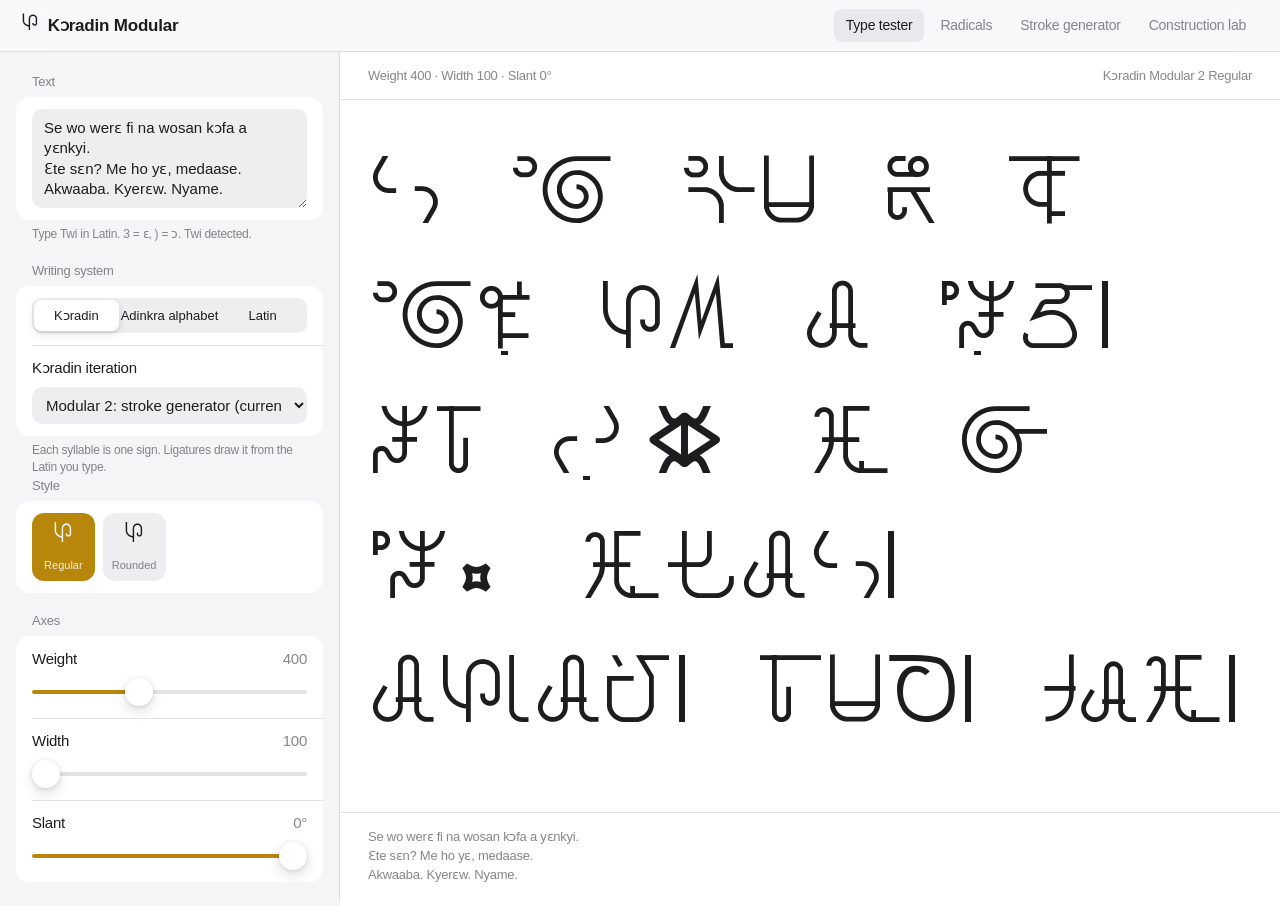
==== index.html @ 8adfac9c "Construction lab edits every glyph (locked radicals + modifiers), in-browser font export to the type" ====
<!doctype html>
<html lang="en">
<head>
<meta charset="utf-8">
<meta name="viewport" content="width=device-width, initial-scale=1, viewport-fit=cover">
<meta name="color-scheme" content="light dark">
<title>Kɔradin Modular</title>
<meta name="description" content="Type Twi in Latin and see it in Kɔradin, the Adinkra alphabet or Adinkra symbols, with live weight, width and slant.">
<link rel="stylesheet" href="apple.css">
<style>
@font-face{font-family:"KM2-Regular";src:url(fonts/KoradinModular2-VF.woff2) format("woff2");font-display:block}
@font-face{font-family:"KM2-Rounded";src:url(fonts/KoradinModular2-Rounded-VF.woff2) format("woff2");font-display:block}
@font-face{font-family:"KM1-Regular";src:url(fonts/KoradinModular-Regular-VF.woff2) format("woff2");font-display:block}
@font-face{font-family:"KM1-Rounded";src:url(fonts/KoradinModular-Rounded-VF.woff2) format("woff2");font-display:block}
@font-face{font-family:"KM1-Serif";src:url(fonts/KoradinModular-Serif-VF.woff2) format("woff2");font-display:block}
@font-face{font-family:"KM1-Stencil";src:url(fonts/KoradinModular-Stencil-VF.woff2) format("woff2");font-display:block}
@font-face{font-family:"KDua";src:url(fonts/KoradinDua.woff2) format("woff2");font-display:block}
@font-face{font-family:"AAO";src:url(adinkra/fonts/AdinkraAlphabet.ttf) format("truetype");font-display:block}
.stage{min-height:calc(100vh - 52px);display:flex;flex-direction:column;background:var(--canvas);transition:background .3s,color .3s;color:var(--ink)}
.stage.inv{background:var(--ink);color:var(--canvas)}
.bar{display:flex;justify-content:space-between;align-items:center;gap:12px;padding:14px 28px;font-size:13px;color:var(--label2);border-bottom:.5px solid var(--sep)}
.stage.inv .bar{color:color-mix(in srgb,var(--canvas) 70%,transparent);border-color:color-mix(in srgb,var(--canvas) 20%,transparent)}
.sample{flex:1;padding:44px 28px;word-break:break-word;white-space:pre-wrap;font-feature-settings:"liga","calt";outline:none}
.latin{padding:14px 28px 22px;font-size:13px;color:var(--label2);white-space:pre-wrap;border-top:.5px solid var(--sep)}
.seg{width:100%}
#sys button{font-size:13px;padding:6px 2px}
.dl .btn{font-size:14px}
@media(max-width:900px){.stage{min-height:auto}.sample{padding:24px 16px;min-height:38vh}.bar{padding:10px 16px}.latin{padding:10px 16px 16px}.glyphs{grid-template-columns:repeat(auto-fill,minmax(60px,1fr))}.glyphs .gg{font-size:30px}}
select.sel{width:100%;border:0;border-radius:10px;background:var(--fill);color:var(--label);font:15px var(--font);padding:9px 10px}
.styles{display:grid;grid-template-columns:repeat(4,1fr);gap:8px}
.styles button{appearance:none;border:0;cursor:pointer;background:var(--fill);border-radius:12px;padding:10px 4px 8px;display:flex;flex-direction:column;align-items:center;gap:2px}
.styles .g{font-size:28px;line-height:1.05;height:32px;font-feature-settings:"liga","calt"}
.styles .t{font-size:11px;color:var(--label2)}
.styles button[aria-checked="true"]{background:var(--tint);color:var(--tint-ink)}
.styles button[aria-checked="true"] .t{color:var(--tint-ink);opacity:.85}
.dl{display:flex;flex-wrap:wrap;gap:8px}
.glyphs{display:grid;grid-template-columns:repeat(auto-fill,minmax(76px,1fr));gap:1px;background:var(--sep);border-top:.5px solid var(--sep)}
.glyphs div{background:var(--canvas);text-align:center;padding:10px 2px 6px}
.stage.inv .glyphs div{background:var(--ink)}
.glyphs .gg{font-size:38px;line-height:1.15;font-feature-settings:"liga","calt"}
.glyphs .gl{font-size:10px;color:var(--label2)}
.row.dis{opacity:.35;pointer-events:none}
</style>
</head>
<body>
<nav class="nav">
  <a class="brand" href="index.html"><span class="k" aria-hidden="true">kɔ</span><span class="bt">Kɔradin Modular</span></a>
  <div class="tabs"><a href="index.html" aria-current="page">Type tester</a><a href="radicals.html">Radicals</a><a href="generator.html">Stroke generator</a><a href="lab.html">Construction lab</a></div>
</nav>
<div class="shell">
  <aside class="side" aria-label="Controls">
    <p class="h-sec">Text</p>
    <div class="group"><div class="row col">
      <textarea id="txt" rows="4" spellcheck="false" aria-label="Text in Latin">Se wo werɛ fi na wosan kɔfa a yɛnkyi.
Ɛte sɛn? Me ho yɛ, medaase.
Akwaaba. Kyerɛw. Nyame.</textarea>
    </div></div>
    <p class="note">Type Twi in Latin. 3 = ɛ, ) = ɔ. <span id="det"></span></p>

    <p class="h-sec">Writing system</p>
    <div class="group"><div class="row col">
      <div class="seg" id="sys" role="radiogroup" aria-label="Writing system"><span class="thumb"></span>
        <button data-v="kradin">Kɔradin</button><button data-v="aalpha">Adinkra alphabet</button><button data-v="latin">Latin</button></div>
    </div>
    <div class="row col" id="r-kver"><div class="line"><span class="lbl">Kɔradin iteration</span></div>
      <select class="sel" id="kver">
        <option value="km2">Modular 2: stroke generator (current)</option>
        <option value="km1">Modular 1: traced strokes</option>
        <option value="dua">Koradin Dua: the original</option>
        <optgroup label="Your exports" id="exports"></optgroup>
      </select>
      <div class="dl" id="expctl" hidden><button class="btn" id="delfont">Delete this font</button><span class="note" id="expinfo" style="padding:0"></span></div></div>
    
    </div>
    <p class="note" id="sysnote"></p>

    <div id="stylebox"><p class="h-sec">Style</p>
    <div class="group"><div class="row col"><div class="styles" id="styles" role="radiogroup" aria-label="Style"></div></div></div></div>

    <p class="h-sec">Axes</p>
    <div class="group">
      <div class="row col" id="r-wght"><div class="line"><span class="lbl">Weight</span><span class="val" id="o-wght">400</span></div><input id="wght" type="range" min="100" max="900" value="400" aria-label="Weight"></div>
      <div class="row col" id="r-wdth"><div class="line"><span class="lbl">Width</span><span class="val" id="o-wdth">100</span></div><input id="wdth" type="range" min="100" max="125" value="100" aria-label="Width"></div>
      <div class="row col" id="r-slnt"><div class="line"><span class="lbl">Slant</span><span class="val" id="o-slnt">0°</span></div><input id="slnt" type="range" min="-10" max="0" step="0.5" value="0" aria-label="Slant"></div>
    </div>

    <p class="h-sec">Layout</p>
    <div class="group">
      <div class="row col"><div class="line"><span class="lbl">Size</span><span class="val" id="o-size">96</span></div><input id="size" type="range" min="18" max="260" value="96" aria-label="Size"></div>
      <div class="row col"><div class="line"><span class="lbl">Leading</span><span class="val" id="o-lead">1.3</span></div><input id="lead" type="range" min="0.8" max="2.2" step="0.05" value="1.3" aria-label="Leading"></div>
      <div class="row"><span class="lbl">Dark canvas</span><label class="switch"><input type="checkbox" id="inv"><span></span></label></div>
      <div class="row"><span class="lbl">Latin line</span><label class="switch"><input type="checkbox" id="lat" checked><span></span></label></div>
      <div class="row"><span class="lbl">Glyph set</span><label class="switch"><input type="checkbox" id="grid"><span></span></label></div>
    </div>

    <p class="h-sec">Download</p>
    <div class="group"><div class="row col"><div class="dl" id="dl"></div></div></div>
    <p class="note">Kɔradin is a proposed script for the Asante Twi dialect of Akan. Modular 2 is drawn stroke by stroke in the generator; every sign shares one stroke width, cut flat where it meets the baseline or the top.</p>
  </aside>

  <main class="main">
    <section class="stage" id="stage" aria-label="Specimen">
      <div class="bar"><span id="axes"></span><span id="sty"></span></div>
      <div class="sample" id="sample" lang="tw"></div>
      <div class="latin" id="latin"></div>
      <div class="glyphs" id="glyphs" hidden></div>
    </section>
  </main>
</div>
<script src="twi.js"></script>
<script src="stroke.js"></script>
<script src="kr.js"></script>
<script src="vendor/opentype.min.js"></script>
<script>
const $=id=>document.getElementById(id);
const FONTS={
  km2:{name:"Kɔradin Modular 2",styles:["Regular","Rounded"],fam:s=>"KM2-"+s,axes:["wght","wdth","slnt"],dl:[["dl/KoradinModular2.zip","Modular 2 (variable + statics)"]]},
  km1:{name:"Kɔradin Modular 1",styles:["Regular","Rounded","Serif","Stencil"],fam:s=>"KM1-"+s,axes:["wght","wdth","slnt"],dl:[["dl/KoradinModular-All.zip","Modular 1 (all styles)"]]},
  dua:{name:"Koradin Dua",styles:[],fam:()=>"KDua",axes:[],dl:[]},
  aao:{name:"Adinkra Alphabet",styles:[],fam:()=>"AAO",axes:[],dl:[]},
  lat:{name:"Latin, Twi letters only",styles:[],fam:()=>"var(--font)",axes:[],dl:[]}};
const NOTE={kradin:"Each syllable is one sign. Ligatures draw it from the Latin you type.",
  aalpha:"One sign per letter (Adinkra Alphabet font). ɛ and ɔ use its E and O.",
  latin:"Only the 22 letters of the Twi alphabet; loan letters are respelled (c → k, j → gy, v → f, z → s)."};
const st={sys:"kradin",kver:"km2",style:"Regular",wght:400,wdth:100,slnt:0,size:96,lead:1.3};
try{Object.assign(st,JSON.parse(localStorage.getItem("tt")||"{}"))}catch(e){}
if(!["kradin","aalpha","latin"].includes(st.sys))st.sys="kradin";
if(matchMedia('(max-width:900px)').matches){st.size=Math.min(st.size,48)}
// exported fonts (built in the Construction lab), generated here at the current weight, width and slant
const isExp=k=>k&&k.startsWith("f");
function exportsList(){return KR.fonts()}
function fillExports(){const L=exportsList();$("exports").innerHTML=L.map(f=>`<option value="${f.id}">${f.name}${f.test?" (test)":""}</option>`).join("");$("exports").hidden=!L.length}
let built={key:"",fam:""},buildTimer=null;
async function ensureExport(){
  const f=exportsList().find(x=>x.id===st.kver); if(!f){st.kver="km2";return null}
  const W=22+(st.wght-100)/800*76, key=[f.id,W.toFixed(1),st.wdth,st.slnt].join("|");
  if(built.key===key)return built.fam;
  const fam="KX-"+f.id+"-"+(++built.n||(built.n=1));
  await KR.fontFace(f.glyphs,W,st.wdth,st.slnt,fam);
  built={key,fam,n:built.n}; return fam;
}
const fontKey=()=>st.sys==="kradin"?st.kver:st.sys==="aalpha"?"aao":"lat";
function convert(raw){
  if(st.sys==="kradin")return isExp(st.kver)?KR.shape(raw):TwiScript.toKradin(raw);
  if(st.sys==="aalpha")return TwiScript.toAdinkra(raw);
  return TwiScript.twiLatin(raw);
}
function segThumb(el){const b=el.querySelector('[aria-checked="true"]'),t=el.querySelector(".thumb");if(b&&t){t.style.width=b.offsetWidth+"px";t.style.transform=`translateX(${b.offsetLeft-2}px)`}}
document.querySelectorAll("#sys button").forEach(b=>{b.setAttribute("role","radio");b.onclick=()=>{st.sys=b.dataset.v;render()}});
$("kver").onchange=e=>{st.kver=e.target.value;st.style="Regular";render()};
$("delfont").onclick=()=>{const f=exportsList().find(x=>x.id===st.kver);if(f&&confirm(`Delete "${f.name}"? This can't be undone.`)){KR.deleteFont(f.id);st.kver="km2";fillExports();render()}};
const ON=["","p","b","t","d","k","g","kp","gb","ky","gy","f","s","h","hy","m","n","ny","w","y","r","l","tw","dw","hw"],VW=["a","e","ɛ","i","o","ɔ","u"];
const TWI=["a","b","d","e","ɛ","f","g","h","i","k","l","m","n","o","ɔ","p","r","s","t","u","w","y"];
function glyphSet(){
  const items=st.sys==="kradin"?ON.flatMap(o=>VW.map(v=>o+v)):TWI;
  $("glyphs").innerHTML=items.map(t=>`<div><div class="gg">${convert(t)}</div><div class="gl">${t}</div></div>`).join("");
}
async function render(){
  const exp=st.sys==="kradin"&&isExp(st.kver);
  const F=exp?{name:(exportsList().find(x=>x.id===st.kver)||{}).name||"Export",styles:[],axes:["wght","wdth","slnt"],dl:[]}:FONTS[fontKey()];
  if(!F.styles.includes(st.style))st.style=F.styles[0]||"";
  let fam=exp?null:F.fam(st.style);
  if(exp){await KR.fontmap();fam=await ensureExport()||F.fam}
  const raw=$("txt").value,conv=convert(raw),s=$("sample");
  s.textContent=conv; $("latin").textContent=TwiScript.twiLatin(raw);
  const fv=!exp&&F.axes.length?F.axes.map(a=>`"${a}" ${st[a]}`).join(", "):"normal";
  for(const el of [s,$("glyphs")]){el.style.fontFamily=fam.startsWith("var")?fam:`"${fam}", var(--font)`;el.style.fontVariationSettings=fv}
  s.style.fontSize=st.size+"px"; s.style.lineHeight=st.lead;
  document.querySelectorAll("#sys button").forEach(b=>b.setAttribute("aria-checked",b.dataset.v===st.sys)); segThumb($("sys"));
  $("r-kver").hidden=st.sys!=="kradin"; $("kver").value=st.kver;
  $("expctl").hidden=!exp;
  if(exp){const f=exportsList().find(x=>x.id===st.kver);$("expinfo").textContent=f?`Exported ${new Date(f.date).toLocaleString()}${f.test?" · test build":""}`:""}
  $("sysnote").textContent=NOTE[st.sys];
  $("stylebox").hidden=!F.styles.length;
  $("styles").innerHTML=F.styles.map(n=>`<button role="radio" aria-checked="${n===st.style}" data-v="${n}"><span class="g" style="font-family:'${F.fam(n)}'">kɔ</span><span class="t">${n}</span></button>`).join("");
  $("styles").querySelectorAll("button").forEach(b=>b.onclick=()=>{st.style=b.dataset.v;render()});
  for(const a of ["wght","wdth","slnt"]){$("r-"+a).classList.toggle("dis",!F.axes.includes(a))}
  $("axes").textContent=F.axes.length?`Weight ${st.wght} · Width ${st.wdth} · Slant ${st.slnt}°`:"Static font";
  $("sty").textContent=F.name+(F.styles.length?" "+st.style:"");
  $("dl").innerHTML=F.dl.map(([h,t],i)=>`<a class="btn${i?"":" fill"}" href="${h}" download>${t}</a>`).join("")+`<a class="btn" href="dl/twi-script-extension.zip" download>Browser extension</a>`;
  const d=TwiScript.detect(raw); $("det").textContent=d.n?(d.isTwi?"Twi detected.":"Not detected as Twi."):"";
  if(!$("glyphs").hidden)glyphSet();
  document.querySelectorAll("input[type=range]").forEach(el=>el.style.setProperty("--p",(el.value-el.min)/(el.max-el.min)*100+"%"));
  try{localStorage.setItem("tt",JSON.stringify(st))}catch(e){}
}
const later=()=>{clearTimeout(buildTimer);buildTimer=setTimeout(render,isExp(st.kver)&&st.sys==="kradin"?120:0)};
for(const k of ["wght","wdth","slnt","size","lead"]){$(k).value=st[k];$("o-"+k).textContent=k==="slnt"?st[k]+"°":st[k];
  $(k).addEventListener("input",e=>{st[k]=+e.target.value;$("o-"+k).textContent=k==="slnt"?st[k]+"°":st[k];later()})}
$("txt").addEventListener("input",later);
$("inv").onchange=e=>$("stage").classList.toggle("inv",e.target.checked);
$("lat").onchange=e=>$("latin").hidden=!e.target.checked;
$("grid").onchange=e=>{$("glyphs").hidden=!e.target.checked;render()};
addEventListener("resize",()=>segThumb($("sys")));
document.fonts.ready.then(()=>segThumb($("sys")));
KR.load().then(()=>{fillExports();
  if(location.hash==="#font=latest"){const L=exportsList();if(L.length){st.sys="kradin";st.kver=L[L.length-1].id}history.replaceState(null,"",location.pathname)}
  render()});
</script>
</body>
</html>
---- apple.css ----
@font-face{font-family:"KM2";src:url(fonts/KoradinModular2-VF.woff2) format("woff2");font-display:block}
:root{
  --bg:#f5f5f7; --bg2:#ffffff; --card:#ffffff; --label:#1d1d1f; --label2:rgba(60,60,67,.62); --label3:rgba(60,60,67,.32);
  --sep:rgba(60,60,67,.14); --fill:rgba(118,118,128,.12); --fill2:rgba(118,118,128,.2);
  --tint:#b8860b; --tint-ink:#fff; --thumb:#fff; --thumb-shadow:0 3px 8px rgba(0,0,0,.12),0 3px 1px rgba(0,0,0,.04);
  --glass:rgba(250,250,252,.72); --canvas:#ffffff; --ink:#1d1d1f;
  --r-card:14px; --r-ctl:9px; --ease:cubic-bezier(.32,.72,0,1);
  --font:-apple-system,BlinkMacSystemFont,"SF Pro Text","Segoe UI Variable Text","Segoe UI",Roboto,"Helvetica Neue",sans-serif;
  --display:-apple-system,BlinkMacSystemFont,"SF Pro Display","Segoe UI Variable Display","Segoe UI",Roboto,sans-serif;
}
@media (prefers-color-scheme:dark){
  :root{--bg:#000;--bg2:#0b0b0c;--card:#1c1c1e;--label:#f5f5f7;--label2:rgba(235,235,245,.6);--label3:rgba(235,235,245,.3);
    --sep:rgba(84,84,88,.55);--fill:rgba(118,118,128,.24);--fill2:rgba(118,118,128,.34);--tint:#f2b53a;--tint-ink:#1c1c1e;
    --thumb:#636366;--thumb-shadow:0 3px 8px rgba(0,0,0,.35);--glass:rgba(22,22,24,.72);--canvas:#0b0b0c;--ink:#f5f5f7}
}
*{box-sizing:border-box;margin:0}
html,body{background:var(--bg);color:var(--label);font:15px/1.47 var(--font);-webkit-font-smoothing:antialiased;letter-spacing:-.24px}
a{color:var(--tint);text-decoration:none}
button{font:inherit;color:inherit}
:focus-visible{outline:3px solid color-mix(in srgb,var(--tint) 60%,transparent);outline-offset:2px;border-radius:6px}

/* nav */
.nav{position:sticky;top:0;z-index:20;height:52px;display:flex;align-items:center;gap:24px;padding:0 22px;
  background:var(--glass);-webkit-backdrop-filter:saturate(180%) blur(20px);backdrop-filter:saturate(180%) blur(20px);border-bottom:.5px solid var(--sep)}
.nav .brand{display:flex;align-items:center;gap:10px;font:600 17px/1 var(--display);color:var(--label);letter-spacing:-.2px}
.nav .brand .k{font-family:"KM2";font-variation-settings:"wght" 500;font-size:24px;font-weight:400;font-feature-settings:"liga","calt"}
.nav .tabs{display:flex;gap:4px;margin-left:auto}
.nav .tabs a{color:var(--label2);font-size:14px;padding:6px 12px;border-radius:8px;transition:color .2s,background .2s}
.nav .tabs a:hover{color:var(--label)}
.nav .tabs a[aria-current="page"]{color:var(--label);background:var(--fill)}

/* layout */
.shell{display:grid;grid-template-columns:340px 1fr;min-height:calc(100vh - 52px)}
.side{padding:20px 16px 28px;border-right:.5px solid var(--sep);background:var(--bg);overflow:auto;max-height:calc(100vh - 52px);position:sticky;top:52px}
.main{min-width:0}
.h-sec{font-size:13px;color:var(--label2);padding:0 16px 6px;margin-top:18px}
.h-sec:first-child{margin-top:0}
.group{background:var(--card);border-radius:var(--r-card);overflow:hidden}
.row{display:flex;align-items:center;justify-content:space-between;gap:12px;min-height:44px;padding:8px 16px;position:relative}
.row + .row::before{content:"";position:absolute;top:0;left:16px;right:0;height:.5px;background:var(--sep)}
.row.col{flex-direction:column;align-items:stretch;gap:8px;padding:12px 16px}
.lbl{font-size:15px}
.val{font-size:15px;color:var(--label2);font-variant-numeric:tabular-nums}
.line{display:flex;justify-content:space-between;align-items:baseline}
.note{font-size:12px;color:var(--label2);padding:6px 16px 0;line-height:1.4}

/* controls */
textarea,input[type=text],input[type=search]{width:100%;border:0;border-radius:10px;background:var(--fill);color:var(--label);font:15px/1.35 var(--font);padding:9px 12px;outline:none;resize:vertical}
textarea:focus,input[type=text]:focus,input[type=search]:focus{box-shadow:0 0 0 3px color-mix(in srgb,var(--tint) 40%,transparent)}
.seg{position:relative;display:grid;grid-auto-flow:column;grid-auto-columns:1fr;padding:2px;border-radius:var(--r-ctl);background:var(--fill)}
.seg .thumb{position:absolute;top:2px;bottom:2px;left:2px;border-radius:7px;background:var(--thumb);box-shadow:var(--thumb-shadow);transition:transform .32s var(--ease),width .32s var(--ease)}
.seg button{position:relative;z-index:1;appearance:none;border:0;background:none;cursor:pointer;font-size:13px;font-weight:500;padding:6px 6px;border-radius:7px;white-space:nowrap}
.switch{position:relative;display:inline-block;width:51px;height:31px;flex:none}
.switch input{position:absolute;inset:0;opacity:0;margin:0;cursor:pointer}
.switch span{position:absolute;inset:0;border-radius:31px;background:rgba(120,120,128,.32);transition:background .25s var(--ease);pointer-events:none}
.switch span::after{content:"";position:absolute;top:2px;left:2px;width:27px;height:27px;border-radius:50%;background:#fff;box-shadow:0 3px 8px rgba(0,0,0,.15),0 3px 1px rgba(0,0,0,.06);transition:transform .3s var(--ease)}
.switch input:checked + span{background:#34c759}
.switch input:checked + span::after{transform:translateX(20px)}
.switch input:focus-visible + span{outline:3px solid color-mix(in srgb,var(--tint) 60%,transparent);outline-offset:2px}
input[type=range]{-webkit-appearance:none;appearance:none;width:100%;height:28px;background:transparent;cursor:pointer;--p:50%}
input[type=range]::-webkit-slider-runnable-track{height:4px;border-radius:2px;background:linear-gradient(to right,var(--tint) var(--p),var(--fill2) var(--p))}
input[type=range]::-webkit-slider-thumb{-webkit-appearance:none;width:28px;height:28px;border-radius:50%;background:#fff;margin-top:-12px;box-shadow:0 .5px 4px rgba(0,0,0,.12),0 6px 13px rgba(0,0,0,.12)}
input[type=range]::-moz-range-track{height:4px;border-radius:2px;background:var(--fill2)}
input[type=range]::-moz-range-progress{height:4px;border-radius:2px;background:var(--tint)}
input[type=range]::-moz-range-thumb{width:28px;height:28px;border:0;border-radius:50%;background:#fff;box-shadow:0 6px 13px rgba(0,0,0,.12)}
.btn{appearance:none;border:0;cursor:pointer;background:var(--fill);color:var(--tint);font-size:15px;font-weight:500;padding:9px 16px;border-radius:980px;transition:background .2s;display:inline-flex;align-items:center;gap:6px}
.btn:hover{background:var(--fill2)}
.btn.fill{background:var(--tint);color:var(--tint-ink)}
.chip{display:inline-flex;align-items:center;gap:6px;font-size:12px;padding:3px 9px;border-radius:980px;background:var(--fill);color:var(--label)}
.chip i{width:8px;height:8px;border-radius:50%;display:inline-block}
[hidden]{display:none!important}
@media (max-width:900px){
  .shell{grid-template-columns:1fr}
  .side{position:relative;top:0;max-height:none;border-right:0;order:2;padding:16px 12px 28px}
  .main{order:1}
  .nav{gap:10px;padding:0 0 0 14px}
  .nav .tabs{overflow-x:auto;scrollbar-width:none;-webkit-overflow-scrolling:touch;padding-right:14px;mask-image:linear-gradient(to right,#000 85%,transparent)}
  .nav .tabs::-webkit-scrollbar{display:none}
  .nav .tabs a{white-space:nowrap;padding:8px 10px}
}
@media (max-width:600px){
  .nav .brand .bt{display:none}
  .row{min-height:48px}
  input[type=range]::-webkit-slider-thumb{width:30px;height:30px;margin-top:-13px}
}
@media (prefers-reduced-motion:reduce){*{transition:none!important;animation:none!important}}
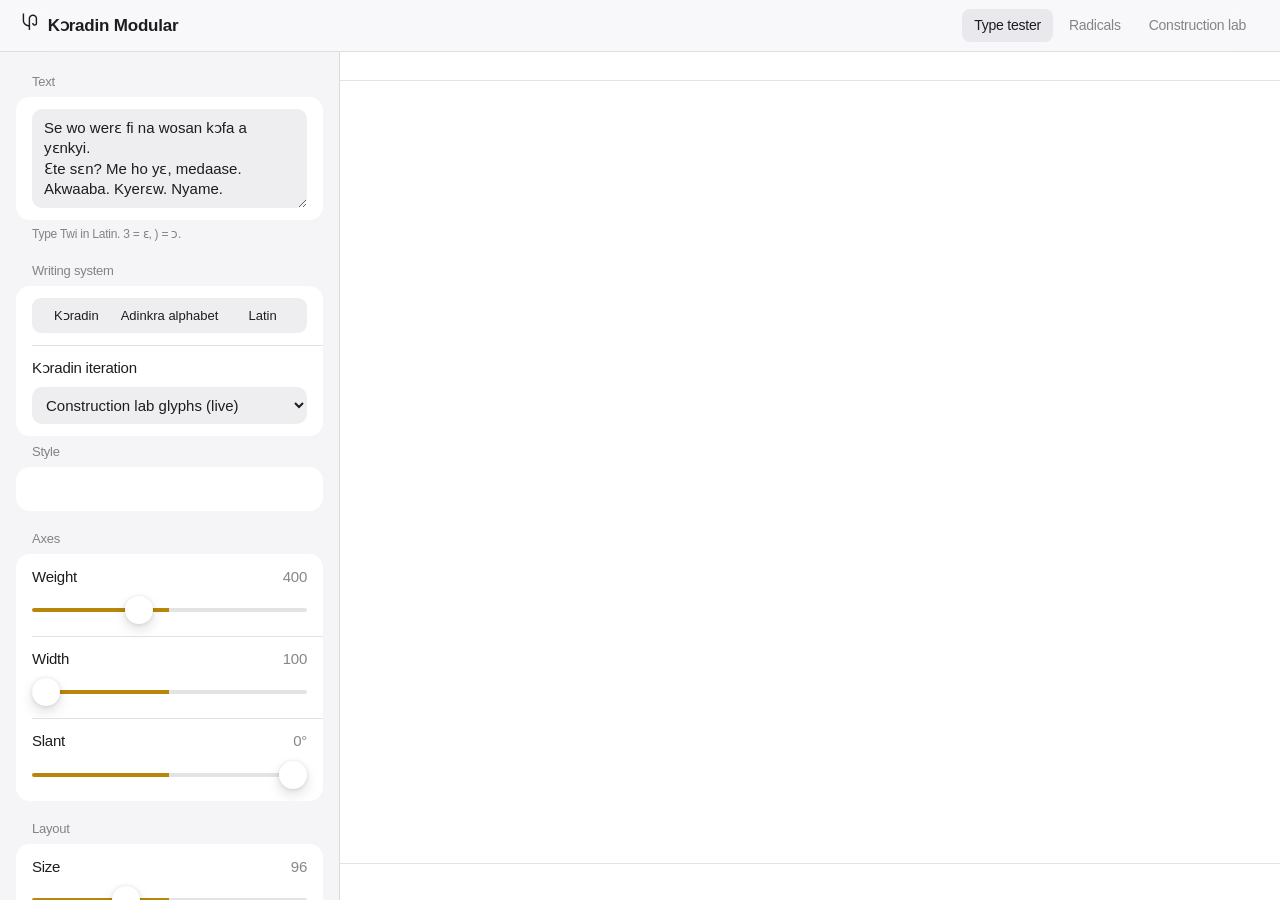
==== commit d06b11ec: "Lab: unlock glyphs, stroke extensions, delete glyphs, every glyph of the font (numbers, nasal marks," ====
--- a/index.html
+++ b/index.html
@@ -45,7 +45,7 @@
 <body>
 <nav class="nav">
   <a class="brand" href="index.html"><span class="k" aria-hidden="true">kɔ</span><span class="bt">Kɔradin Modular</span></a>
-  <div class="tabs"><a href="index.html" aria-current="page">Type tester</a><a href="radicals.html">Radicals</a><a href="generator.html">Stroke generator</a><a href="lab.html">Construction lab</a></div>
+  <div class="tabs"><a href="index.html" aria-current="page">Type tester</a><a href="radicals.html">Radicals</a><a href="lab.html">Construction lab</a></div>
 </nav>
 <div class="shell">
   <aside class="side" aria-label="Controls">
@@ -64,7 +64,8 @@
     </div>
     <div class="row col" id="r-kver"><div class="line"><span class="lbl">Kɔradin iteration</span></div>
       <select class="sel" id="kver">
-        <option value="km2">Modular 2: stroke generator (current)</option>
+        <option value="live">Construction lab glyphs (live)</option>
+        <option value="km2">Modular 2 (9 Oct build)</option>
         <option value="km1">Modular 1: traced strokes</option>
         <option value="dua">Koradin Dua: the original</option>
         <optgroup label="Your exports" id="exports"></optgroup>
@@ -95,7 +96,7 @@
 
     <p class="h-sec">Download</p>
     <div class="group"><div class="row col"><div class="dl" id="dl"></div></div></div>
-    <p class="note">Kɔradin is a proposed script for the Asante Twi dialect of Akan. Modular 2 is drawn stroke by stroke in the generator; every sign shares one stroke width, cut flat where it meets the baseline or the top.</p>
+    <p class="note">Kɔradin is a proposed script for the Asante Twi dialect of Akan. Modular 2 is drawn stroke by stroke in the Construction lab; every sign shares one stroke width, cut flat where it meets the baseline or the top.</p>
   </aside>
 
   <main class="main">
@@ -122,33 +123,36 @@
 const NOTE={kradin:"Each syllable is one sign. Ligatures draw it from the Latin you type.",
   aalpha:"One sign per letter (Adinkra Alphabet font). ɛ and ɔ use its E and O.",
   latin:"Only the 22 letters of the Twi alphabet; loan letters are respelled (c → k, j → gy, v → f, z → s)."};
-const st={sys:"kradin",kver:"km2",style:"Regular",wght:400,wdth:100,slnt:0,size:96,lead:1.3};
+const st={sys:"kradin",kver:"live",style:"Regular",wght:400,wdth:100,slnt:0,size:96,lead:1.3};
 try{Object.assign(st,JSON.parse(localStorage.getItem("tt")||"{}"))}catch(e){}
 if(!["kradin","aalpha","latin"].includes(st.sys))st.sys="kradin";
 if(matchMedia('(max-width:900px)').matches){st.size=Math.min(st.size,48)}
 // exported fonts (built in the Construction lab), generated here at the current weight, width and slant
 const isExp=k=>k&&k.startsWith("f");
+const isGen=k=>k==="live"||isExp(k);
 function exportsList(){return KR.fonts()}
 function fillExports(){const L=exportsList();$("exports").innerHTML=L.map(f=>`<option value="${f.id}">${f.name}${f.test?" (test)":""}</option>`).join("");$("exports").hidden=!L.length}
 let built={key:"",fam:""},buildTimer=null;
+let snapCache=null;
+function snapFor(k){if(k==="live"){return snapCache||(snapCache=KR.snapshot())}const f=exportsList().find(x=>x.id===k);return f?f.glyphs:null}
 async function ensureExport(){
-  const f=exportsList().find(x=>x.id===st.kver); if(!f){st.kver="km2";return null}
-  const W=22+(st.wght-100)/800*76, key=[f.id,W.toFixed(1),st.wdth,st.slnt].join("|");
+  const g=snapFor(st.kver); if(!g){st.kver="live";return ensureExport()}
+  const W=22+(st.wght-100)/800*76, key=[st.kver,W.toFixed(1),st.wdth,st.slnt,st.style].join("|");
   if(built.key===key)return built.fam;
-  const fam="KX-"+f.id+"-"+(++built.n||(built.n=1));
-  await KR.fontFace(f.glyphs,W,st.wdth,st.slnt,fam);
+  const fam="KX-"+st.kver+"-"+(++built.n||(built.n=1));
+  await KR.fontFace(g,W,st.wdth,st.slnt,fam,st.style==="Tapered"?"tapered":"regular");
   built={key,fam,n:built.n}; return fam;
 }
 const fontKey=()=>st.sys==="kradin"?st.kver:st.sys==="aalpha"?"aao":"lat";
 function convert(raw){
-  if(st.sys==="kradin")return isExp(st.kver)?KR.shape(raw):TwiScript.toKradin(raw);
+  if(st.sys==="kradin")return isGen(st.kver)?KR.shape(raw,new Set(Object.keys(snapFor(st.kver)||{}))):TwiScript.toKradin(raw);
   if(st.sys==="aalpha")return TwiScript.toAdinkra(raw);
   return TwiScript.twiLatin(raw);
 }
 function segThumb(el){const b=el.querySelector('[aria-checked="true"]'),t=el.querySelector(".thumb");if(b&&t){t.style.width=b.offsetWidth+"px";t.style.transform=`translateX(${b.offsetLeft-2}px)`}}
 document.querySelectorAll("#sys button").forEach(b=>{b.setAttribute("role","radio");b.onclick=()=>{st.sys=b.dataset.v;render()}});
 $("kver").onchange=e=>{st.kver=e.target.value;st.style="Regular";render()};
-$("delfont").onclick=()=>{const f=exportsList().find(x=>x.id===st.kver);if(f&&confirm(`Delete "${f.name}"? This can't be undone.`)){KR.deleteFont(f.id);st.kver="km2";fillExports();render()}};
+$("delfont").onclick=()=>{const f=exportsList().find(x=>x.id===st.kver);if(f&&confirm(`Delete "${f.name}"? This can't be undone.`)){KR.deleteFont(f.id);st.kver="live";fillExports();render()}};
 const ON=["","p","b","t","d","k","g","kp","gb","ky","gy","f","s","h","hy","m","n","ny","w","y","r","l","tw","dw","hw"],VW=["a","e","ɛ","i","o","ɔ","u"];
 const TWI=["a","b","d","e","ɛ","f","g","h","i","k","l","m","n","o","ɔ","p","r","s","t","u","w","y"];
 function glyphSet(){
@@ -156,8 +160,8 @@
   $("glyphs").innerHTML=items.map(t=>`<div><div class="gg">${convert(t)}</div><div class="gl">${t}</div></div>`).join("");
 }
 async function render(){
-  const exp=st.sys==="kradin"&&isExp(st.kver);
-  const F=exp?{name:(exportsList().find(x=>x.id===st.kver)||{}).name||"Export",styles:[],axes:["wght","wdth","slnt"],dl:[]}:FONTS[fontKey()];
+  const exp=st.sys==="kradin"&&isGen(st.kver);
+  const F=exp?{name:st.kver==="live"?"Construction lab glyphs":(exportsList().find(x=>x.id===st.kver)||{}).name||"Export",styles:["Regular","Tapered"],gen:true,axes:["wght","wdth","slnt"],dl:[]}:FONTS[fontKey()];
   if(!F.styles.includes(st.style))st.style=F.styles[0]||"";
   let fam=exp?null:F.fam(st.style);
   if(exp){await KR.fontmap();fam=await ensureExport()||F.fam}
@@ -168,11 +172,11 @@
   s.style.fontSize=st.size+"px"; s.style.lineHeight=st.lead;
   document.querySelectorAll("#sys button").forEach(b=>b.setAttribute("aria-checked",b.dataset.v===st.sys)); segThumb($("sys"));
   $("r-kver").hidden=st.sys!=="kradin"; $("kver").value=st.kver;
-  $("expctl").hidden=!exp;
+  $("expctl").hidden=!(exp&&isExp(st.kver));
   if(exp){const f=exportsList().find(x=>x.id===st.kver);$("expinfo").textContent=f?`Exported ${new Date(f.date).toLocaleString()}${f.test?" · test build":""}`:""}
   $("sysnote").textContent=NOTE[st.sys];
   $("stylebox").hidden=!F.styles.length;
-  $("styles").innerHTML=F.styles.map(n=>`<button role="radio" aria-checked="${n===st.style}" data-v="${n}"><span class="g" style="font-family:'${F.fam(n)}'">kɔ</span><span class="t">${n}</span></button>`).join("");
+  $("styles").innerHTML=F.styles.map(n=>`<button role="radio" aria-checked="${n===st.style}" data-v="${n}"><span class="g" style="font-family:'${F.gen?"var(--font)":F.fam(n)}';${F.gen?"font-size:15px;line-height:32px":""}">${F.gen?(n==="Tapered"?"brush":"mono"):"kɔ"}</span><span class="t">${n}</span></button>`).join("");
   $("styles").querySelectorAll("button").forEach(b=>b.onclick=()=>{st.style=b.dataset.v;render()});
   for(const a of ["wght","wdth","slnt"]){$("r-"+a).classList.toggle("dis",!F.axes.includes(a))}
   $("axes").textContent=F.axes.length?`Weight ${st.wght} · Width ${st.wdth} · Slant ${st.slnt}°`:"Static font";
@@ -183,7 +187,7 @@
   document.querySelectorAll("input[type=range]").forEach(el=>el.style.setProperty("--p",(el.value-el.min)/(el.max-el.min)*100+"%"));
   try{localStorage.setItem("tt",JSON.stringify(st))}catch(e){}
 }
-const later=()=>{clearTimeout(buildTimer);buildTimer=setTimeout(render,isExp(st.kver)&&st.sys==="kradin"?120:0)};
+const later=()=>{clearTimeout(buildTimer);buildTimer=setTimeout(render,isGen(st.kver)&&st.sys==="kradin"?120:0)};
 for(const k of ["wght","wdth","slnt","size","lead"]){$(k).value=st[k];$("o-"+k).textContent=k==="slnt"?st[k]+"°":st[k];
   $(k).addEventListener("input",e=>{st[k]=+e.target.value;$("o-"+k).textContent=k==="slnt"?st[k]+"°":st[k];later()})}
 $("txt").addEventListener("input",later);
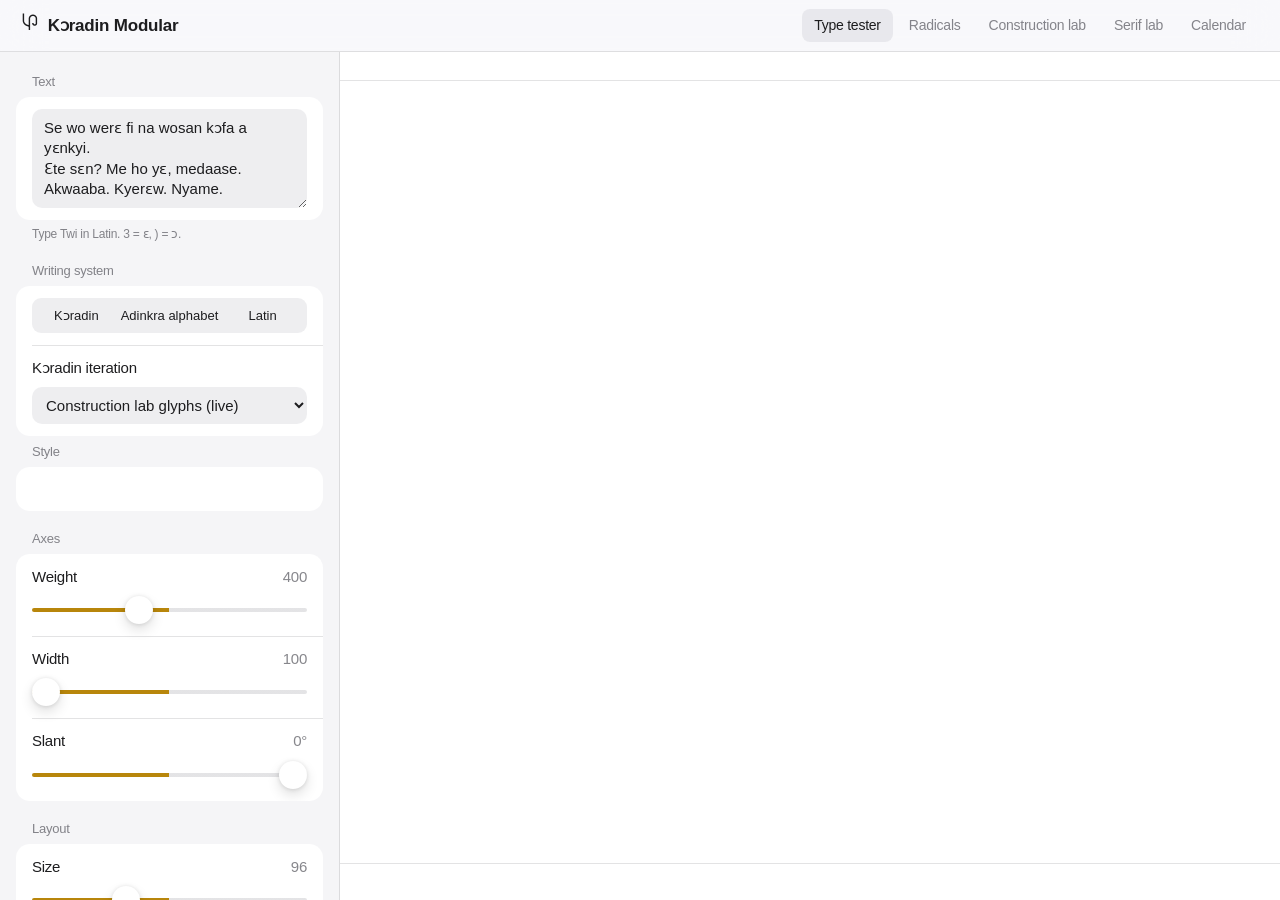
==== commit 67be8fec: "Akan calendar page, Serif lab with rule-based styles, modular Adinkra alphabet, nasal marks placed b" ====
--- a/index.html
+++ b/index.html
@@ -20,17 +20,21 @@
 .stage.inv{background:var(--ink);color:var(--canvas)}
 .bar{display:flex;justify-content:space-between;align-items:center;gap:12px;padding:14px 28px;font-size:13px;color:var(--label2);border-bottom:.5px solid var(--sep)}
 .stage.inv .bar{color:color-mix(in srgb,var(--canvas) 70%,transparent);border-color:color-mix(in srgb,var(--canvas) 20%,transparent)}
+.sample [data-lat]{cursor:help}.sample [data-lat]:hover{background:color-mix(in srgb,var(--tint) 14%,transparent);border-radius:6px}
 .sample{flex:1;padding:44px 28px;word-break:break-word;white-space:pre-wrap;font-feature-settings:"liga","calt";outline:none}
 .latin{padding:14px 28px 22px;font-size:13px;color:var(--label2);white-space:pre-wrap;border-top:.5px solid var(--sep)}
 .seg{width:100%}
 #sys button{font-size:13px;padding:6px 2px}
 .dl .btn{font-size:14px}
-@media(max-width:900px){.stage{min-height:auto}.sample{padding:24px 16px;min-height:38vh}.bar{padding:10px 16px}.latin{padding:10px 16px 16px}.glyphs{grid-template-columns:repeat(auto-fill,minmax(60px,1fr))}.glyphs .gg{font-size:30px}}
+@media(max-width:600px){#sty{display:none}.bar{font-size:12px}}
+@media(max-width:900px){.main{position:sticky;top:52px;z-index:5;box-shadow:0 .5px 0 var(--sep)}.stage{min-height:auto;max-height:44vh;overflow:auto;overscroll-behavior:contain}.sample{padding:18px 16px;min-height:24vh}.bar{padding:10px 16px}.latin{padding:10px 16px 16px}.glyphs{grid-template-columns:repeat(auto-fill,minmax(60px,1fr))}.glyphs .gg{font-size:30px}}
 select.sel{width:100%;border:0;border-radius:10px;background:var(--fill);color:var(--label);font:15px var(--font);padding:9px 10px}
 .styles{display:grid;grid-template-columns:repeat(4,1fr);gap:8px}
 .styles button{appearance:none;border:0;cursor:pointer;background:var(--fill);border-radius:12px;padding:10px 4px 8px;display:flex;flex-direction:column;align-items:center;gap:2px}
 .styles .g{font-size:28px;line-height:1.05;height:32px;font-feature-settings:"liga","calt"}
-.styles .t{font-size:11px;color:var(--label2)}
+.styles .t{font-size:11px;color:var(--label2);white-space:nowrap;overflow:hidden;text-overflow:ellipsis;max-width:100%}
+.styles .gs svg{height:32px;width:auto;display:block}
+.stylelink{grid-column:1/-1;font-size:13px;padding:4px 2px}
 .styles button[aria-checked="true"]{background:var(--tint);color:var(--tint-ink)}
 .styles button[aria-checked="true"] .t{color:var(--tint-ink);opacity:.85}
 .dl{display:flex;flex-wrap:wrap;gap:8px}
@@ -44,8 +48,8 @@
 </head>
 <body>
 <nav class="nav">
-  <a class="brand" href="index.html"><span class="k" aria-hidden="true">kɔ</span><span class="bt">Kɔradin Modular</span></a>
-  <div class="tabs"><a href="index.html" aria-current="page">Type tester</a><a href="radicals.html">Radicals</a><a href="lab.html">Construction lab</a></div>
+  <a class="brand" href="index.html"><span class="k" data-lat="Kɔradin">kɔ</span><span class="bt">Kɔradin Modular</span></a>
+  <div class="tabs"><a href="index.html" aria-current="page">Type tester</a><a href="radicals.html">Radicals</a><a href="lab.html">Construction lab</a><a href="serif.html">Serif lab</a><a href="calendar.html">Calendar</a></div>
 </nav>
 <div class="shell">
   <aside class="side" aria-label="Controls">
@@ -70,7 +74,14 @@
         <option value="dua">Koradin Dua: the original</option>
         <optgroup label="Your exports" id="exports"></optgroup>
       </select>
-      <div class="dl" id="expctl" hidden><button class="btn" id="delfont">Delete this font</button><span class="note" id="expinfo" style="padding:0"></span></div></div>
+</div>
+    <div class="row col" id="r-aver" hidden><div class="line"><span class="lbl">Adinkra alphabet iteration</span></div>
+      <select class="sel" id="aver">
+        <option value="live">Modular, from the Construction lab (live)</option>
+        <option value="aao">The original Adinkra Alphabet font</option>
+        <optgroup label="Your exports" id="aexports"></optgroup>
+      </select></div>
+    <div class="row col" id="expctl" hidden><div class="dl"><button class="btn" id="delfont">Delete this font</button><span class="note" id="expinfo" style="padding:0"></span></div></div>
     
     </div>
     <p class="note" id="sysnote"></p>
@@ -111,9 +122,12 @@
 <script src="twi.js"></script>
 <script src="stroke.js"></script>
 <script src="kr.js"></script>
+<script src="kfont.js"></script>
+<script src="styles.js"></script>
 <script src="vendor/opentype.min.js"></script>
 <script>
 const $=id=>document.getElementById(id);
+const esc=t=>String(t).replace(/[&<>"]/g,c=>({"&":"&amp;","<":"&lt;",">":"&gt;",'"':"&quot;"})[c]);
 const FONTS={
   km2:{name:"Kɔradin Modular 2",styles:["Regular","Rounded"],fam:s=>"KM2-"+s,axes:["wght","wdth","slnt"],dl:[["dl/KoradinModular2.zip","Modular 2 (variable + statics)"]]},
   km1:{name:"Kɔradin Modular 1",styles:["Regular","Rounded","Serif","Stencil"],fam:s=>"KM1-"+s,axes:["wght","wdth","slnt"],dl:[["dl/KoradinModular-All.zip","Modular 1 (all styles)"]]},
@@ -123,36 +137,57 @@
 const NOTE={kradin:"Each syllable is one sign. Ligatures draw it from the Latin you type.",
   aalpha:"One sign per letter (Adinkra Alphabet font). ɛ and ɔ use its E and O.",
   latin:"Only the 22 letters of the Twi alphabet; loan letters are respelled (c → k, j → gy, v → f, z → s)."};
-const st={sys:"kradin",kver:"live",style:"Regular",wght:400,wdth:100,slnt:0,size:96,lead:1.3};
+const st={sys:"kradin",kver:"live",aver:"live",style:"Regular",wght:400,wdth:100,slnt:0,size:96,lead:1.3};
 try{Object.assign(st,JSON.parse(localStorage.getItem("tt")||"{}"))}catch(e){}
 if(!["kradin","aalpha","latin"].includes(st.sys))st.sys="kradin";
 if(matchMedia('(max-width:900px)').matches){st.size=Math.min(st.size,48)}
 // exported fonts (built in the Construction lab), generated here at the current weight, width and slant
 const isExp=k=>k&&k.startsWith("f");
 const isGen=k=>k==="live"||isExp(k);
-function exportsList(){return KR.fonts()}
-function fillExports(){const L=exportsList();$("exports").innerHTML=L.map(f=>`<option value="${f.id}">${f.name}${f.test?" (test)":""}</option>`).join("");$("exports").hidden=!L.length}
+// the script in use: Kɔradin (KR) or the Adinkra alphabet (KRA), each with live glyphs and exports
+const AL=()=>st.sys==="aalpha";
+const KK=()=>AL()?KRA:KR;
+const ver=()=>AL()?st.aver:st.kver;
+const setVer=v=>{if(AL())st.aver=v;else st.kver=v};
+const genOn=()=>(st.sys==="kradin"&&isGen(st.kver))||(AL()&&isGen(st.aver));
+function exportsList(){return KK().fonts()}
+function fillExports(){
+  const opt=f=>`<option value="${f.id}">${esc(f.name)}${f.test?" (test)":""}</option>`;
+  const L=KR.fonts();$("exports").innerHTML=L.map(opt).join("");$("exports").hidden=!L.length;
+  const A=KRA.fonts();$("aexports").innerHTML=A.map(opt).join("");$("aexports").hidden=!A.length}
 let built={key:"",fam:""},buildTimer=null;
-let snapCache=null;
-function snapFor(k){if(k==="live"){return snapCache||(snapCache=KR.snapshot())}const f=exportsList().find(x=>x.id===k);return f?f.glyphs:null}
+const snapCache={};
+function snapFor(k){const K=KK();if(k==="live"){return snapCache[K.SCRIPT]||(snapCache[K.SCRIPT]=K.snapshot())}const f=K.fonts().find(x=>x.id===k);return f?f.glyphs:null}
 async function ensureExport(){
-  const g=snapFor(st.kver); if(!g){st.kver="live";return ensureExport()}
-  const W=22+(st.wght-100)/800*76, key=[st.kver,W.toFixed(1),st.wdth,st.slnt,st.style].join("|");
+  const g=snapFor(ver()); if(!g){setVer("live");return ensureExport()}
+  const W=22+(st.wght-100)/800*76, key=[st.sys,ver(),W.toFixed(1),st.wdth,st.slnt,st.style].join("|");
   if(built.key===key)return built.fam;
-  const fam="KX-"+st.kver+"-"+(++built.n||(built.n=1));
-  await KR.fontFace(g,W,st.wdth,st.slnt,fam,st.style==="Tapered"?"tapered":"regular");
+  const fam="KX-"+st.sys+"-"+ver()+"-"+(++built.n||(built.n=1));
+  const so=styleObj(st.style);
+  await KK().fontFace(g,W,st.wdth,st.slnt,fam,so.P?so:so.id);
   built={key,fam,n:built.n}; return fam;
 }
 const fontKey=()=>st.sys==="kradin"?st.kver:st.sys==="aalpha"?"aao":"lat";
 function convert(raw){
-  if(st.sys==="kradin")return isGen(st.kver)?KR.shape(raw,new Set(Object.keys(snapFor(st.kver)||{}))):TwiScript.toKradin(raw);
-  if(st.sys==="aalpha")return TwiScript.toAdinkra(raw);
+  if(st.sys==="kradin")return isGen(st.kver)?KR.shape(raw,new Set(Object.keys(snapFor(st.kver)||{})),built.fam):TwiScript.toKradin(raw);
+  if(st.sys==="aalpha")return isGen(st.aver)?TwiScript.twiLatin(raw):TwiScript.toAdinkra(raw);
   return TwiScript.twiLatin(raw);
 }
 function segThumb(el){const b=el.querySelector('[aria-checked="true"]'),t=el.querySelector(".thumb");if(b&&t){t.style.width=b.offsetWidth+"px";t.style.transform=`translateX(${b.offsetLeft-2}px)`}}
 document.querySelectorAll("#sys button").forEach(b=>{b.setAttribute("role","radio");b.onclick=()=>{st.sys=b.dataset.v;render()}});
-$("kver").onchange=e=>{st.kver=e.target.value;st.style="Regular";render()};
-$("delfont").onclick=()=>{const f=exportsList().find(x=>x.id===st.kver);if(f&&confirm(`Delete "${f.name}"? This can't be undone.`)){KR.deleteFont(f.id);st.kver="live";fillExports();render()}};
+$("kver").onchange=e=>{st.kver=e.target.value;render()};
+$("aver").onchange=e=>{st.aver=e.target.value;render()};
+// generated fonts take any style: Regular, Tapered, the rule presets and the styles saved in the Serif lab
+const GSTY=()=>KST.all();
+const styleObj=id=>GSTY().find(s=>s.id===id)||GSTY()[0];
+const legacy={Regular:"regular",Tapered:"tapered"};
+function styleThumb(s,key){
+  const g=snapFor(ver()); key=AL()?"a":key; const strokes=g&&(g[key]||g["kɔ"]||g[Object.keys(g)[0]]); if(!strokes)return "";
+  const W=70, polys=s.P?KST.glyph(strokes,W,null,s.P,(s.ov||{})[key]):strokes.map(x=>(s.id==="tapered"?KS.polygonTapered:KS.polygon)(x,W));
+  let x0=1e9,x1=-1e9;polys.forEach(p=>p.forEach(([x])=>{x0=Math.min(x0,x);x1=Math.max(x1,x)}));
+  return `<svg viewBox="${x0-40} -140 ${x1-x0+80} 980" aria-hidden="true"><path transform="translate(0,700) scale(1,-1)" fill="currentColor" d="${KST.svgPath(polys)}"/></svg>`;
+}
+$("delfont").onclick=()=>{const f=exportsList().find(x=>x.id===ver());if(f&&confirm(`Delete "${f.name}"? This can't be undone.`)){KK().deleteFont(f.id);setVer("live");fillExports();render()}};
 const ON=["","p","b","t","d","k","g","kp","gb","ky","gy","f","s","h","hy","m","n","ny","w","y","r","l","tw","dw","hw"],VW=["a","e","ɛ","i","o","ɔ","u"];
 const TWI=["a","b","d","e","ɛ","f","g","h","i","k","l","m","n","o","ɔ","p","r","s","t","u","w","y"];
 function glyphSet(){
@@ -160,34 +195,41 @@
   $("glyphs").innerHTML=items.map(t=>`<div><div class="gg">${convert(t)}</div><div class="gl">${t}</div></div>`).join("");
 }
 async function render(){
-  const exp=st.sys==="kradin"&&isGen(st.kver);
-  const F=exp?{name:st.kver==="live"?"Construction lab glyphs":(exportsList().find(x=>x.id===st.kver)||{}).name||"Export",styles:["Regular","Tapered"],gen:true,axes:["wght","wdth","slnt"],dl:[]}:FONTS[fontKey()];
-  if(!F.styles.includes(st.style))st.style=F.styles[0]||"";
+  const exp=genOn();
+  const F=exp?{name:ver()==="live"?(AL()?"Adinkra Alphabet Modular":"Construction lab glyphs"):(exportsList().find(x=>x.id===ver())||{}).name||"Export",styles:GSTY().map(s=>s.id),gen:true,axes:["wght","wdth","slnt"],dl:[]}:FONTS[fontKey()];
+  if(exp&&legacy[st.style])st.style=legacy[st.style];
+  if(!exp&&!F.styles.includes(st.style))st.style=F.styles[0]||"";
+  if(exp&&!F.styles.includes(st.style))st.style="regular";
   let fam=exp?null:F.fam(st.style);
   if(exp){await KR.fontmap();fam=await ensureExport()||F.fam}
   const raw=$("txt").value,conv=convert(raw),s=$("sample");
-  s.textContent=conv; $("latin").textContent=TwiScript.twiLatin(raw);
+  // every word carries its Latin Twi: hover or tap it for the bubble
+  if(st.sys==="latin")s.textContent=conv;
+  else s.innerHTML=raw.split(/(\s+)/).map(t=>!t.trim()?esc(t):`<span data-lat="${esc(TwiScript.twiLatin(t))}">${esc(convert(t))}</span>`).join("");
+  $("latin").textContent=TwiScript.twiLatin(raw);
   const fv=!exp&&F.axes.length?F.axes.map(a=>`"${a}" ${st[a]}`).join(", "):"normal";
   for(const el of [s,$("glyphs")]){el.style.fontFamily=fam.startsWith("var")?fam:`"${fam}", var(--font)`;el.style.fontVariationSettings=fv}
   s.style.fontSize=st.size+"px"; s.style.lineHeight=st.lead;
   document.querySelectorAll("#sys button").forEach(b=>b.setAttribute("aria-checked",b.dataset.v===st.sys)); segThumb($("sys"));
   $("r-kver").hidden=st.sys!=="kradin"; $("kver").value=st.kver;
-  $("expctl").hidden=!(exp&&isExp(st.kver));
-  if(exp){const f=exportsList().find(x=>x.id===st.kver);$("expinfo").textContent=f?`Exported ${new Date(f.date).toLocaleString()}${f.test?" · test build":""}`:""}
-  $("sysnote").textContent=NOTE[st.sys];
+  $("r-aver").hidden=!AL(); $("aver").value=st.aver;
+  $("expctl").hidden=!(exp&&isExp(ver()));
+  if(exp){const f=exportsList().find(x=>x.id===ver());$("expinfo").textContent=f?`Exported ${new Date(f.date).toLocaleString()}${f.test?" · test build":""}`:""}
+  $("sysnote").textContent=AL()&&exp?"One sign per letter, rebuilt from strokes twice as tall as wide. Draw and approve it in the Construction lab (Adinkra alphabet).":NOTE[st.sys];
   $("stylebox").hidden=!F.styles.length;
-  $("styles").innerHTML=F.styles.map(n=>`<button role="radio" aria-checked="${n===st.style}" data-v="${n}"><span class="g" style="font-family:'${F.gen?"var(--font)":F.fam(n)}';${F.gen?"font-size:15px;line-height:32px":""}">${F.gen?(n==="Tapered"?"brush":"mono"):"kɔ"}</span><span class="t">${n}</span></button>`).join("");
+  $("styles").innerHTML=F.gen?GSTY().map(s=>`<button role="radio" aria-checked="${s.id===st.style}" data-v="${s.id}" title="${esc(s.name)}"><span class="g gs">${styleThumb(s,AL()?"a":"kɔ")}</span><span class="t">${esc(s.name)}${s.mine?" ✎":""}</span></button>`).join("")+`<a class="stylelink" href="serif.html">Make a style in the Serif lab →</a>`
+    :F.styles.map(n=>`<button role="radio" aria-checked="${n===st.style}" data-v="${n}"><span class="g" style="font-family:'${F.fam(n)}'">kɔ</span><span class="t">${n}</span></button>`).join("");
   $("styles").querySelectorAll("button").forEach(b=>b.onclick=()=>{st.style=b.dataset.v;render()});
   for(const a of ["wght","wdth","slnt"]){$("r-"+a).classList.toggle("dis",!F.axes.includes(a))}
   $("axes").textContent=F.axes.length?`Weight ${st.wght} · Width ${st.wdth} · Slant ${st.slnt}°`:"Static font";
-  $("sty").textContent=F.name+(F.styles.length?" "+st.style:"");
+  $("sty").textContent=F.name+(F.styles.length?" "+(F.gen?styleObj(st.style).name:st.style):"");
   $("dl").innerHTML=F.dl.map(([h,t],i)=>`<a class="btn${i?"":" fill"}" href="${h}" download>${t}</a>`).join("")+`<a class="btn" href="dl/twi-script-extension.zip" download>Browser extension</a>`;
   const d=TwiScript.detect(raw); $("det").textContent=d.n?(d.isTwi?"Twi detected.":"Not detected as Twi."):"";
   if(!$("glyphs").hidden)glyphSet();
   document.querySelectorAll("input[type=range]").forEach(el=>el.style.setProperty("--p",(el.value-el.min)/(el.max-el.min)*100+"%"));
   try{localStorage.setItem("tt",JSON.stringify(st))}catch(e){}
 }
-const later=()=>{clearTimeout(buildTimer);buildTimer=setTimeout(render,isGen(st.kver)&&st.sys==="kradin"?120:0)};
+const later=()=>{clearTimeout(buildTimer);buildTimer=setTimeout(render,genOn()?120:0)};
 for(const k of ["wght","wdth","slnt","size","lead"]){$(k).value=st[k];$("o-"+k).textContent=k==="slnt"?st[k]+"°":st[k];
   $(k).addEventListener("input",e=>{st[k]=+e.target.value;$("o-"+k).textContent=k==="slnt"?st[k]+"°":st[k];later()})}
 $("txt").addEventListener("input",later);
@@ -196,8 +238,9 @@
 $("grid").onchange=e=>{$("glyphs").hidden=!e.target.checked;render()};
 addEventListener("resize",()=>segThumb($("sys")));
 document.fonts.ready.then(()=>segThumb($("sys")));
-KR.load().then(()=>{fillExports();
-  if(location.hash==="#font=latest"){const L=exportsList();if(L.length){st.sys="kradin";st.kver=L[L.length-1].id}history.replaceState(null,"",location.pathname)}
+Promise.all([KR.load(),KRA.load()]).then(()=>{fillExports();
+  if(location.hash==="#font=latest"){const L=KR.fonts();if(L.length){st.sys="kradin";st.kver=L[L.length-1].id}history.replaceState(null,"",location.pathname)}
+  if(location.hash==="#adfont=latest"){const L=KRA.fonts();if(L.length){st.sys="aalpha";st.aver=L[L.length-1].id}history.replaceState(null,"",location.pathname)}
   render()});
 </script>
 </body>
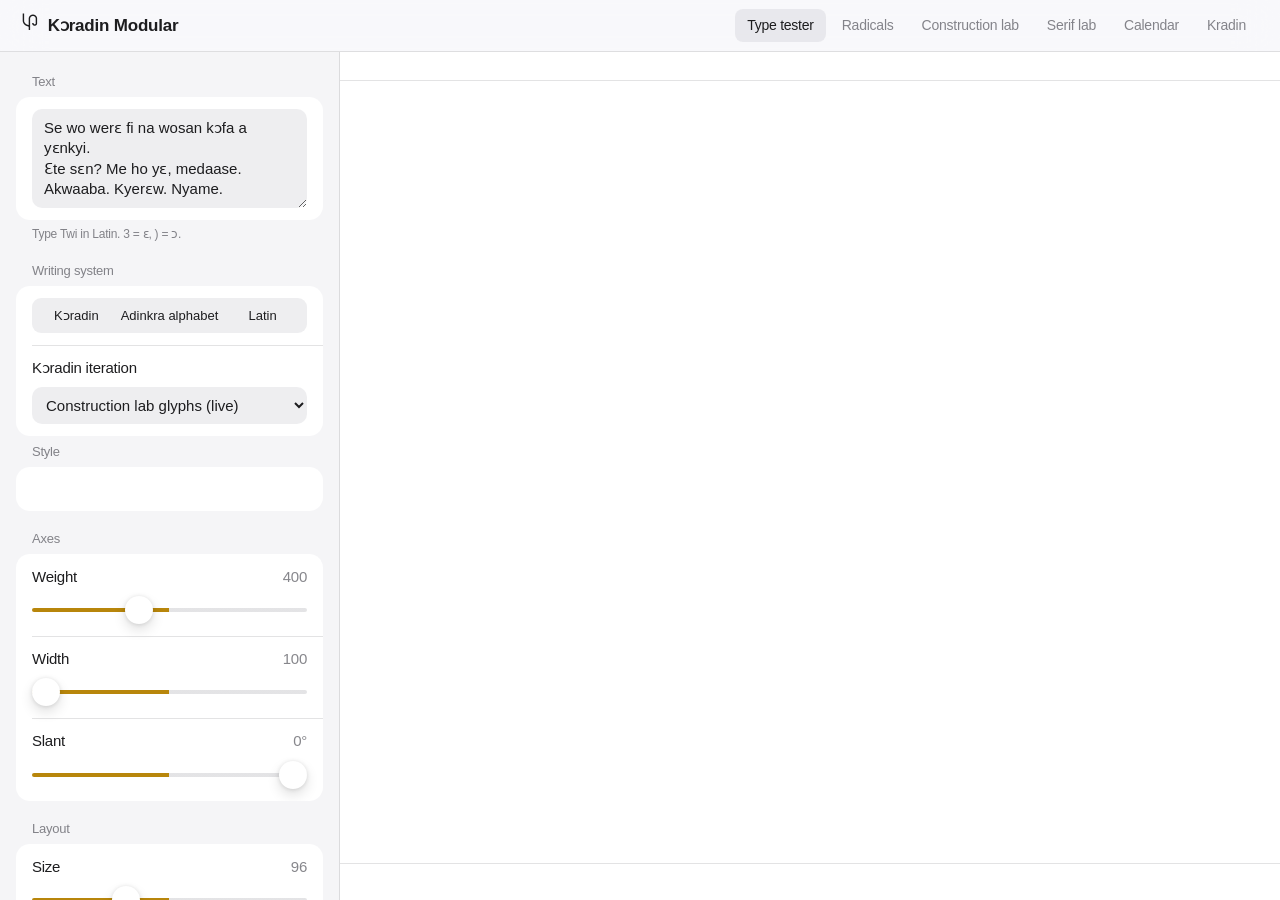
==== commit dbbf4066: "Calendar: ɔpɛnimaa as 9th adaduanan, mpɛnoa, year target 10 Aug, 42 nnanson with categories on hover" ====
--- a/index.html
+++ b/index.html
@@ -49,7 +49,7 @@
 <body>
 <nav class="nav">
   <a class="brand" href="index.html"><span class="k" data-lat="Kɔradin">kɔ</span><span class="bt">Kɔradin Modular</span></a>
-  <div class="tabs"><a href="index.html" aria-current="page">Type tester</a><a href="radicals.html">Radicals</a><a href="lab.html">Construction lab</a><a href="serif.html">Serif lab</a><a href="calendar.html">Calendar</a></div>
+  <div class="tabs"><a href="index.html" aria-current="page">Type tester</a><a href="radicals.html">Radicals</a><a href="lab.html">Construction lab</a><a href="serif.html">Serif lab</a><a href="calendar.html">Calendar</a><a href="kradin.html">Kradin</a></div>
 </nav>
 <div class="shell">
   <aside class="side" aria-label="Controls">
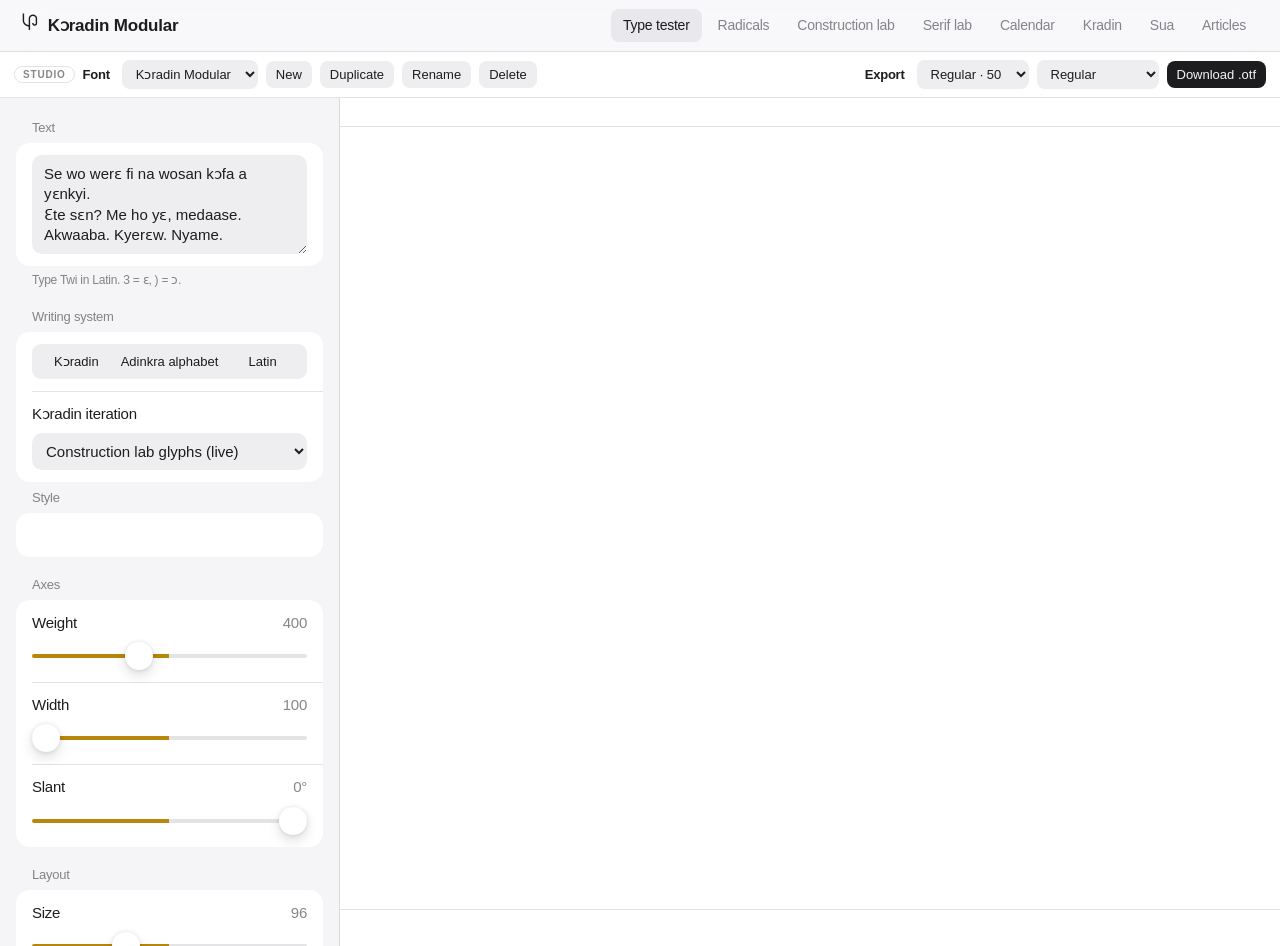
==== commit 1c14cb60: "Sua: colours, motion, sounds, icons, streak flame and cowries, highlighted glyphs, keywords that con" ====
--- a/index.html
+++ b/index.html
@@ -49,7 +49,7 @@
 <body>
 <nav class="nav">
   <a class="brand" href="index.html"><span class="k" data-lat="Kɔradin">kɔ</span><span class="bt">Kɔradin Modular</span></a>
-  <div class="tabs"><a href="index.html" aria-current="page">Type tester</a><a href="radicals.html">Radicals</a><a href="lab.html">Construction lab</a><a href="serif.html">Serif lab</a><a href="calendar.html">Calendar</a><a href="kradin.html">Kradin</a></div>
+  <div class="tabs"><a href="index.html" aria-current="page">Type tester</a><a href="radicals.html">Radicals</a><a href="lab.html">Construction lab</a><a href="serif.html">Serif lab</a><a href="calendar.html">Calendar</a><a href="kradin.html">Kradin</a><a href="learn.html">Sua</a><a href="articles.html">Articles</a></div>
 </nav>
 <div class="shell">
   <aside class="side" aria-label="Controls">
@@ -243,5 +243,6 @@
   if(location.hash==="#adfont=latest"){const L=KRA.fonts();if(L.length){st.sys="aalpha";st.aver=L[L.length-1].id}history.replaceState(null,"",location.pathname)}
   render()});
 </script>
+<script src="studio.js"></script>
 </body>
 </html>
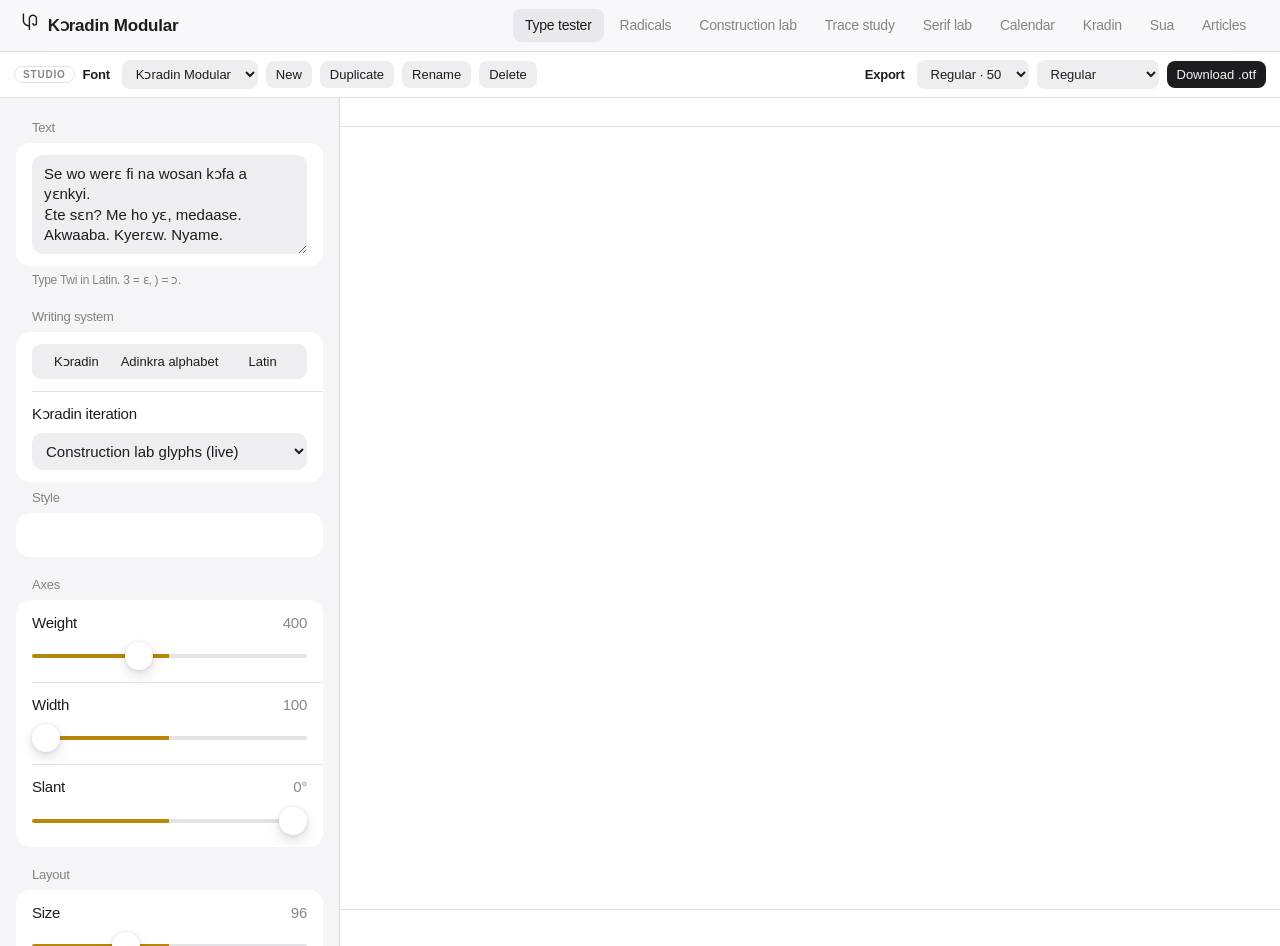
==== commit 7c979c61: "Trace study (GPT Radical Studio) ported into the site with a static API shim; Latin scripts in the l" ====
--- a/index.html
+++ b/index.html
@@ -49,7 +49,7 @@
 <body>
 <nav class="nav">
   <a class="brand" href="index.html"><span class="k" data-lat="Kɔradin">kɔ</span><span class="bt">Kɔradin Modular</span></a>
-  <div class="tabs"><a href="index.html" aria-current="page">Type tester</a><a href="radicals.html">Radicals</a><a href="lab.html">Construction lab</a><a href="serif.html">Serif lab</a><a href="calendar.html">Calendar</a><a href="kradin.html">Kradin</a><a href="learn.html">Sua</a><a href="articles.html">Articles</a></div>
+  <div class="tabs"><a href="index.html" aria-current="page">Type tester</a><a href="radicals.html">Radicals</a><a href="lab.html">Construction lab</a><a href="trace.html">Trace study</a><a href="serif.html">Serif lab</a><a href="calendar.html">Calendar</a><a href="kradin.html">Kradin</a><a href="learn.html">Sua</a><a href="articles.html">Articles</a></div>
 </nav>
 <div class="shell">
   <aside class="side" aria-label="Controls">
@@ -81,6 +81,7 @@
         <option value="aao">The original Adinkra Alphabet font</option>
         <optgroup label="Your exports" id="aexports"></optgroup>
       </select></div>
+    <div class="row col" id="r-lver" hidden><div class="line"><span class="lbl">Latin font</span></div><select class="sel" id="lver"></select></div>
     <div class="row col" id="expctl" hidden><div class="dl"><button class="btn" id="delfont">Delete this font</button><span class="note" id="expinfo" style="padding:0"></span></div></div>
     
     </div>
@@ -137,7 +138,7 @@
 const NOTE={kradin:"Each syllable is one sign. Ligatures draw it from the Latin you type.",
   aalpha:"One sign per letter (Adinkra Alphabet font). ɛ and ɔ use its E and O.",
   latin:"Only the 22 letters of the Twi alphabet; loan letters are respelled (c → k, j → gy, v → f, z → s)."};
-const st={sys:"kradin",kver:"live",aver:"live",style:"Regular",wght:400,wdth:100,slnt:0,size:96,lead:1.3};
+const st={sys:"kradin",kver:"live",aver:"live",lver:"sys",style:"Regular",wght:400,wdth:100,slnt:0,size:96,lead:1.3};
 try{Object.assign(st,JSON.parse(localStorage.getItem("tt")||"{}"))}catch(e){}
 if(!["kradin","aalpha","latin"].includes(st.sys))st.sys="kradin";
 if(matchMedia('(max-width:900px)').matches){st.size=Math.min(st.size,48)}
@@ -146,10 +147,11 @@
 const isGen=k=>k==="live"||isExp(k);
 // the script in use: Kɔradin (KR) or the Adinkra alphabet (KRA), each with live glyphs and exports
 const AL=()=>st.sys==="aalpha";
-const KK=()=>AL()?KRA:KR;
-const ver=()=>AL()?st.aver:st.kver;
-const setVer=v=>{if(AL())st.aver=v;else st.kver=v};
-const genOn=()=>(st.sys==="kradin"&&isGen(st.kver))||(AL()&&isGen(st.aver));
+const LT=()=>st.sys==="latin";
+const KK=()=>LT()?KRL(st.lver):AL()?KRA:KR;
+const ver=()=>LT()?"live":AL()?st.aver:st.kver;
+const setVer=v=>{if(LT()){if(v==="live")return;st.lver="sys"}else if(AL())st.aver=v;else st.kver=v};
+const genOn=()=>(st.sys==="kradin"&&isGen(st.kver))||(AL()&&isGen(st.aver))||(LT()&&st.lver!=="sys");
 function exportsList(){return KK().fonts()}
 function fillExports(){
   const opt=f=>`<option value="${f.id}">${esc(f.name)}${f.test?" (test)":""}</option>`;
@@ -177,12 +179,14 @@
 document.querySelectorAll("#sys button").forEach(b=>{b.setAttribute("role","radio");b.onclick=()=>{st.sys=b.dataset.v;render()}});
 $("kver").onchange=e=>{st.kver=e.target.value;render()};
 $("aver").onchange=e=>{st.aver=e.target.value;render()};
+$("lver").onchange=e=>{st.lver=e.target.value;render()};
+$("lver").innerHTML=`<option value="sys">Twi letters, system font</option>`+KR_SCRIPTS.filter(s=>s.id.startsWith("latin:")).map(s=>`<option value="${s.id.slice(6)}"${s.pending?" disabled":""}>${s.name} modular${s.pending?" (needs reference font)":" (live)"}</option>`).join("");
 // generated fonts take any style: Regular, Tapered, the rule presets and the styles saved in the Serif lab
 const GSTY=()=>KST.all();
 const styleObj=id=>GSTY().find(s=>s.id===id)||GSTY()[0];
 const legacy={Regular:"regular",Tapered:"tapered"};
 function styleThumb(s,key){
-  const g=snapFor(ver()); key=AL()?"a":key; const strokes=g&&(g[key]||g["kɔ"]||g[Object.keys(g)[0]]); if(!strokes)return "";
+  const g=snapFor(ver()); key=AL()||LT()?"a":key; const strokes=g&&(g[key]||g["kɔ"]||g[Object.keys(g)[0]]); if(!strokes)return "";
   const W=70, polys=s.P?KST.glyph(strokes,W,null,s.P,(s.ov||{})[key]):strokes.map(x=>(s.id==="tapered"?KS.polygonTapered:KS.polygon)(x,W));
   let x0=1e9,x1=-1e9;polys.forEach(p=>p.forEach(([x])=>{x0=Math.min(x0,x);x1=Math.max(x1,x)}));
   return `<svg viewBox="${x0-40} -140 ${x1-x0+80} 980" aria-hidden="true"><path transform="translate(0,700) scale(1,-1)" fill="currentColor" d="${KST.svgPath(polys)}"/></svg>`;
@@ -196,12 +200,12 @@
 }
 async function render(){
   const exp=genOn();
-  const F=exp?{name:ver()==="live"?(AL()?"Adinkra Alphabet Modular":"Construction lab glyphs"):(exportsList().find(x=>x.id===ver())||{}).name||"Export",styles:GSTY().map(s=>s.id),gen:true,axes:["wght","wdth","slnt"],dl:[]}:FONTS[fontKey()];
+  const F=exp?{name:ver()==="live"?(LT()?(KR_SCRIPTS.find(x=>x.id==="latin:"+st.lver)||{}).name+" modular":AL()?"Adinkra Alphabet Modular":"Construction lab glyphs"):(exportsList().find(x=>x.id===ver())||{}).name||"Export",styles:GSTY().map(s=>s.id),gen:true,axes:["wght","wdth","slnt"],dl:[]}:FONTS[fontKey()];
   if(exp&&legacy[st.style])st.style=legacy[st.style];
   if(!exp&&!F.styles.includes(st.style))st.style=F.styles[0]||"";
   if(exp&&!F.styles.includes(st.style))st.style="regular";
   let fam=exp?null:F.fam(st.style);
-  if(exp){await KR.fontmap();fam=await ensureExport()||F.fam}
+  if(exp){await KR.fontmap();if(LT())await KK().load();fam=await ensureExport()||F.fam}
   const raw=$("txt").value,conv=convert(raw),s=$("sample");
   // every word carries its Latin Twi: hover or tap it for the bubble
   if(st.sys==="latin")s.textContent=conv;
@@ -213,11 +217,12 @@
   document.querySelectorAll("#sys button").forEach(b=>b.setAttribute("aria-checked",b.dataset.v===st.sys)); segThumb($("sys"));
   $("r-kver").hidden=st.sys!=="kradin"; $("kver").value=st.kver;
   $("r-aver").hidden=!AL(); $("aver").value=st.aver;
+  $("r-lver").hidden=!LT(); $("lver").value=st.lver;
   $("expctl").hidden=!(exp&&isExp(ver()));
   if(exp){const f=exportsList().find(x=>x.id===ver());$("expinfo").textContent=f?`Exported ${new Date(f.date).toLocaleString()}${f.test?" · test build":""}`:""}
   $("sysnote").textContent=AL()&&exp?"One sign per letter, rebuilt from strokes twice as tall as wide. Draw and approve it in the Construction lab (Adinkra alphabet).":NOTE[st.sys];
   $("stylebox").hidden=!F.styles.length;
-  $("styles").innerHTML=F.gen?GSTY().map(s=>`<button role="radio" aria-checked="${s.id===st.style}" data-v="${s.id}" title="${esc(s.name)}"><span class="g gs">${styleThumb(s,AL()?"a":"kɔ")}</span><span class="t">${esc(s.name)}${s.mine?" ✎":""}</span></button>`).join("")+`<a class="stylelink" href="serif.html">Make a style in the Serif lab →</a>`
+  $("styles").innerHTML=F.gen?GSTY().map(s=>`<button role="radio" aria-checked="${s.id===st.style}" data-v="${s.id}" title="${esc(s.name)}"><span class="g gs">${styleThumb(s,AL()||LT()?"a":"kɔ")}</span><span class="t">${esc(s.name)}${s.mine?" ✎":""}</span></button>`).join("")+`<a class="stylelink" href="serif.html">Make a style in the Serif lab →</a>`
     :F.styles.map(n=>`<button role="radio" aria-checked="${n===st.style}" data-v="${n}"><span class="g" style="font-family:'${F.fam(n)}'">kɔ</span><span class="t">${n}</span></button>`).join("");
   $("styles").querySelectorAll("button").forEach(b=>b.onclick=()=>{st.style=b.dataset.v;render()});
   for(const a of ["wght","wdth","slnt"]){$("r-"+a).classList.toggle("dis",!F.axes.includes(a))}
@@ -240,6 +245,7 @@
 document.fonts.ready.then(()=>segThumb($("sys")));
 Promise.all([KR.load(),KRA.load()]).then(()=>{fillExports();
   if(location.hash==="#font=latest"){const L=KR.fonts();if(L.length){st.sys="kradin";st.kver=L[L.length-1].id}history.replaceState(null,"",location.pathname)}
+  if(location.hash.startsWith("#latfont=")){st.sys="latin";st.lver=location.hash.slice(9);history.replaceState(null,"",location.pathname)}
   if(location.hash==="#adfont=latest"){const L=KRA.fonts();if(L.length){st.sys="aalpha";st.aver=L[L.length-1].id}history.replaceState(null,"",location.pathname)}
   render()});
 </script>
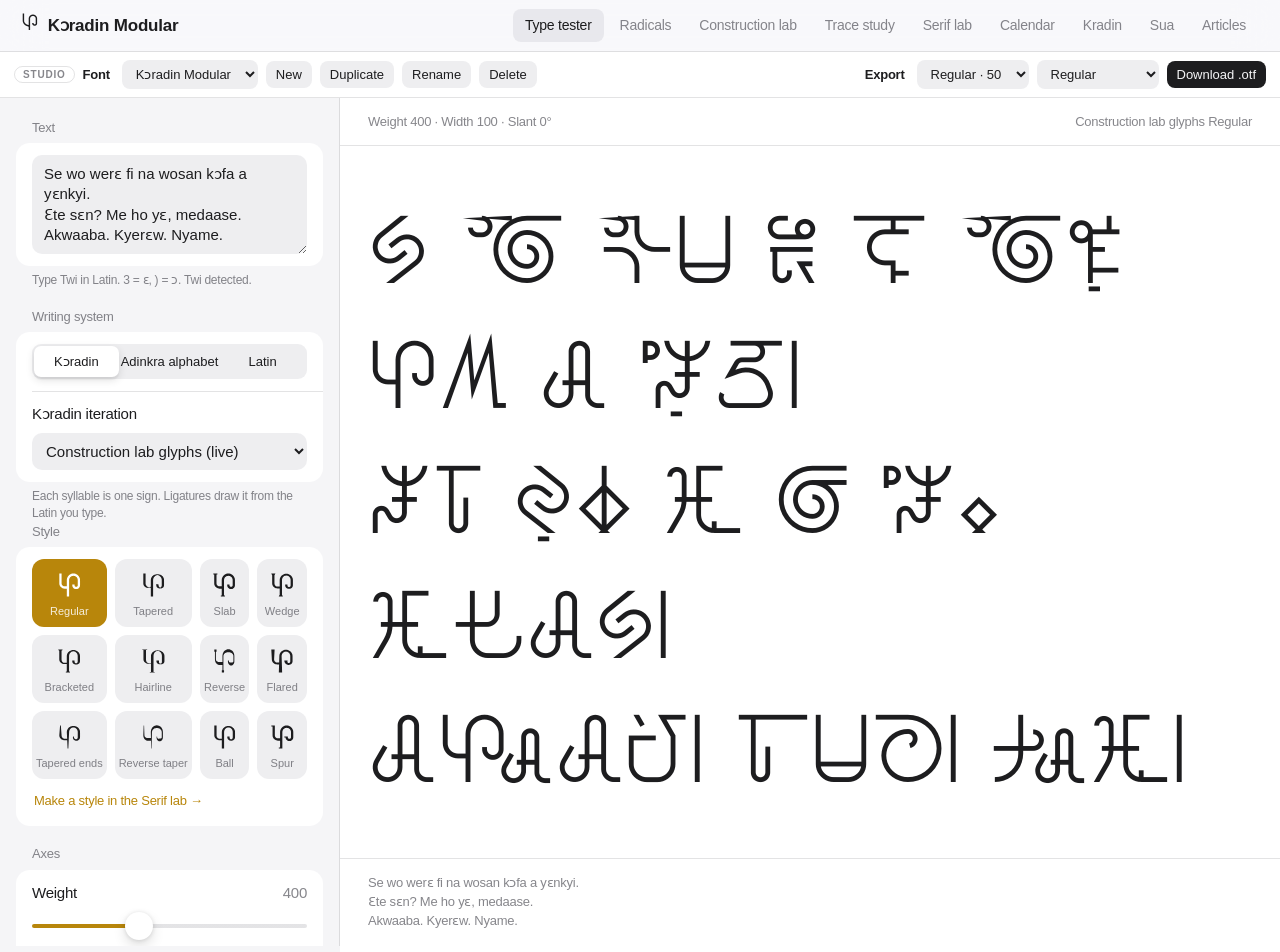
==== commit 2d70ac1a: "Generated fonts: strokes merged by boolean union (no overlap holes); Latin: weight only, glyphs snap" ====
--- a/index.html
+++ b/index.html
@@ -126,6 +126,7 @@
 <script src="kfont.js"></script>
 <script src="styles.js"></script>
 <script src="vendor/opentype.min.js"></script>
+<script src="vendor/polygon-clipping.umd.min.js"></script>
 <script>
 const $=id=>document.getElementById(id);
 const esc=t=>String(t).replace(/[&<>"]/g,c=>({"&":"&amp;","<":"&lt;",">":"&gt;",'"':"&quot;"})[c]);
@@ -135,6 +136,10 @@
   dua:{name:"Koradin Dua",styles:[],fam:()=>"KDua",axes:[],dl:[]},
   aao:{name:"Adinkra Alphabet",styles:[],fam:()=>"AAO",axes:[],dl:[]},
   lat:{name:"Latin, Twi letters only",styles:[],fam:()=>"var(--font)",axes:[],dl:[]}};
+// the redrawn Latin fonts (static .otf built from the stroke data by gen/buildotf.py)
+const DRAWN={franklin:["Franklin Modular","FranklinModular"],eckmann:["Eckmann Modular","EckmannModular"],auriol:["Auriol Modular","AuriolModular"],bocklin:["Böcklin Modular","BoecklinModular"]};
+for(const [id,[nm,file]] of Object.entries(DRAWN)){FONTS["otf:"+id]={name:nm+" (drawn)",styles:[],fam:()=>"LT-"+file,axes:[],dl:[["fonts/latin/"+file+"-Regular.otf",nm+" .otf"]]};
+  const st_=document.createElement("style");st_.textContent=`@font-face{font-family:"LT-${file}";src:url(fonts/latin/${file}-Regular.woff2) format("woff2");font-display:block}`;document.head.append(st_)}
 const NOTE={kradin:"Each syllable is one sign. Ligatures draw it from the Latin you type.",
   aalpha:"One sign per letter (Adinkra Alphabet font). ɛ and ɔ use its E and O.",
   latin:"Only the 22 letters of the Twi alphabet; loan letters are respelled (c → k, j → gy, v → f, z → s)."};
@@ -151,7 +156,7 @@
 const KK=()=>LT()?KRL(st.lver):AL()?KRA:KR;
 const ver=()=>LT()?"live":AL()?st.aver:st.kver;
 const setVer=v=>{if(LT()){if(v==="live")return;st.lver="sys"}else if(AL())st.aver=v;else st.kver=v};
-const genOn=()=>(st.sys==="kradin"&&isGen(st.kver))||(AL()&&isGen(st.aver))||(LT()&&st.lver!=="sys");
+const genOn=()=>(st.sys==="kradin"&&isGen(st.kver))||(AL()&&isGen(st.aver))||(LT()&&st.lver!=="sys"&&!st.lver.startsWith("otf:"));
 function exportsList(){return KK().fonts()}
 function fillExports(){
   const opt=f=>`<option value="${f.id}">${esc(f.name)}${f.test?" (test)":""}</option>`;
@@ -169,7 +174,7 @@
   await KK().fontFace(g,W,st.wdth,st.slnt,fam,so.P?so:so.id);
   built={key,fam,n:built.n}; return fam;
 }
-const fontKey=()=>st.sys==="kradin"?st.kver:st.sys==="aalpha"?"aao":"lat";
+const fontKey=()=>st.sys==="kradin"?st.kver:st.sys==="aalpha"?"aao":st.lver.startsWith("otf:")?st.lver:"lat";
 function convert(raw){
   if(st.sys==="kradin")return isGen(st.kver)?KR.shape(raw,new Set(Object.keys(snapFor(st.kver)||{})),built.fam):TwiScript.toKradin(raw);
   if(st.sys==="aalpha")return isGen(st.aver)?TwiScript.twiLatin(raw):TwiScript.toAdinkra(raw);
@@ -180,7 +185,7 @@
 $("kver").onchange=e=>{st.kver=e.target.value;render()};
 $("aver").onchange=e=>{st.aver=e.target.value;render()};
 $("lver").onchange=e=>{st.lver=e.target.value;render()};
-$("lver").innerHTML=`<option value="sys">Twi letters, system font</option>`+KR_SCRIPTS.filter(s=>s.id.startsWith("latin:")).map(s=>`<option value="${s.id.slice(6)}"${s.pending?" disabled":""}>${s.name} modular${s.pending?" (needs reference font)":" (live)"}</option>`).join("");
+$("lver").innerHTML=`<option value="sys">Twi letters, system font</option><optgroup label="Drawn fonts (.otf)">`+Object.entries(DRAWN).map(([id,[nm]])=>`<option value="otf:${id}">${nm}</option>`).join("")+`</optgroup><optgroup label="Stroke fonts (live, editable in the lab)">`+KR_SCRIPTS.filter(s=>s.id.startsWith("latin:")).map(s=>`<option value="${s.id.slice(6)}"${s.pending?" disabled":""}>${s.name} modular${s.pending?" (needs reference font)":" (live)"}</option>`).join("")+`</optgroup>`;
 // generated fonts take any style: Regular, Tapered, the rule presets and the styles saved in the Serif lab
 const GSTY=()=>KST.all();
 const styleObj=id=>GSTY().find(s=>s.id===id)||GSTY()[0];
@@ -200,7 +205,7 @@
 }
 async function render(){
   const exp=genOn();
-  const F=exp?{name:ver()==="live"?(LT()?(KR_SCRIPTS.find(x=>x.id==="latin:"+st.lver)||{}).name+" modular":AL()?"Adinkra Alphabet Modular":"Construction lab glyphs"):(exportsList().find(x=>x.id===ver())||{}).name||"Export",styles:GSTY().map(s=>s.id),gen:true,axes:["wght","wdth","slnt"],dl:[]}:FONTS[fontKey()];
+  const F=exp?{name:ver()==="live"?(LT()?(KR_SCRIPTS.find(x=>x.id==="latin:"+st.lver)||{}).name+" modular":AL()?"Adinkra Alphabet Modular":"Construction lab glyphs"):(exportsList().find(x=>x.id===ver())||{}).name||"Export",styles:LT()?[]:GSTY().map(s=>s.id),gen:true,axes:["wght","wdth","slnt"],dl:[]}:FONTS[fontKey()];
   if(exp&&legacy[st.style])st.style=legacy[st.style];
   if(!exp&&!F.styles.includes(st.style))st.style=F.styles[0]||"";
   if(exp&&!F.styles.includes(st.style))st.style="regular";
